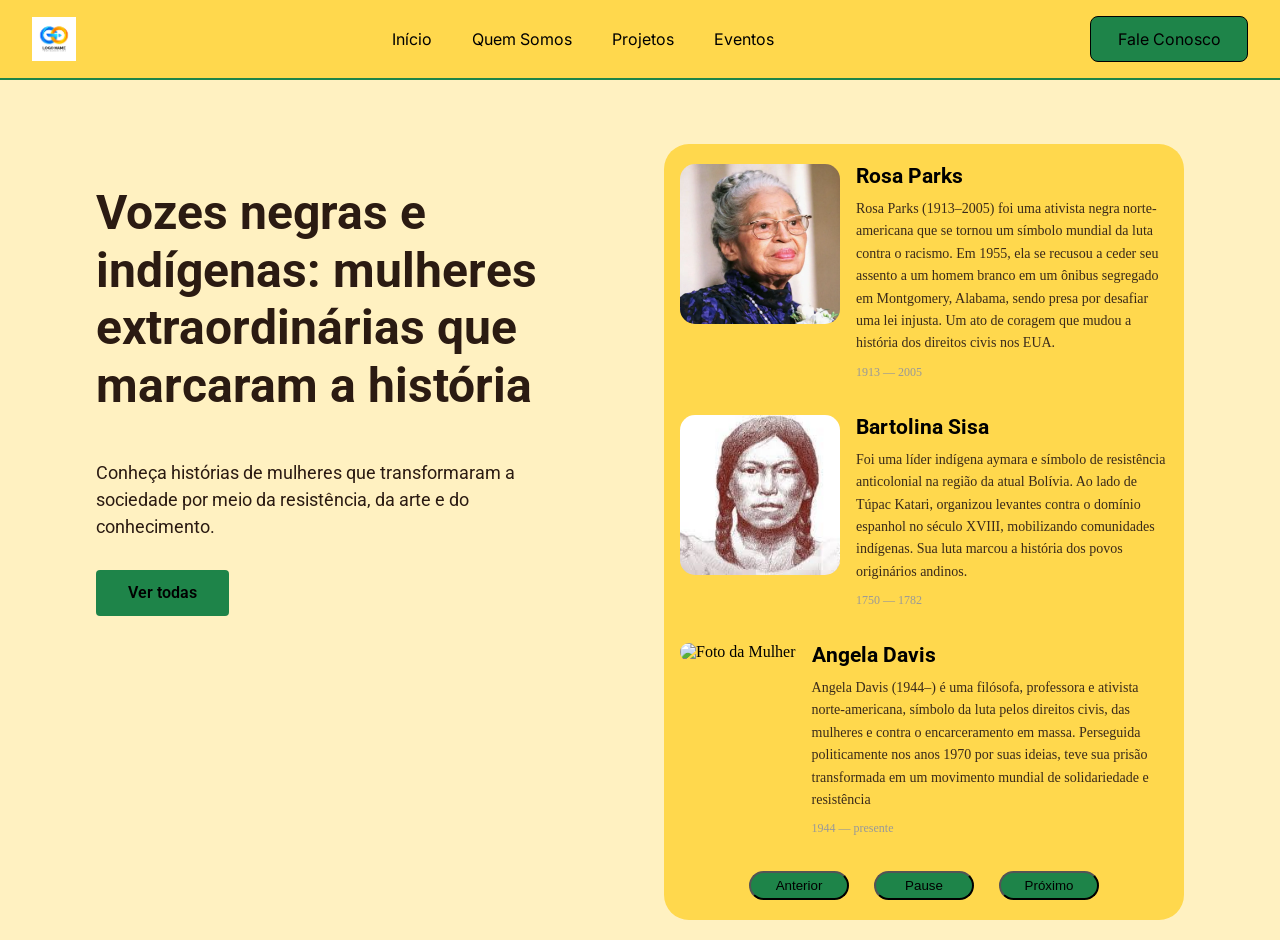
==== index.html @ b1c81184 "Renomeia Pagina_Inicial para index.html para deploy" ====
<!doctype html>
<html lang="pt-br">
  <head>
    <meta charset="UTF-8" />
    <meta name="viewport" content="width=device-width, initial-scale=1.0" />

    <title>Página Inicial</title>

    <link rel="stylesheet" href="global.css" />
    <link rel="stylesheet" href="home.css" />
    <link rel="stylesheet" href="transicao.css" />
  </head>

  <body>
    <div class="div_transicao"></div>

    <header class="cabecalho">
      <div class="identidade_do_site">
        <img
          class="logo_do_site"
          src="assets/ui/logo_do_site.png"
          alt="Logo do Site"
        />
      </div>

      <nav class="navegacao">
        <ul class="menu-pagina-inicial">
          <li><a href="Pagina_Inicial.html">Início</a></li>
          <li><a href="Quem_Somos.html">Quem Somos</a></li>
          <li><a href="#" class="Projetos">Projetos</a></li>
          <li><a href="#">Eventos</a></li>
        </ul>
      </nav>

      <a href="#" class="botao-contato">
        <span class="texto-botao">Fale Conosco</span>
        <video
          class="icone-punho"
          src="assets/ui/animacao_punho.webm"
          muted
          playsinline
          preload="auto"
        ></video>
      </a>
    </header>
    <main>
      <section class="destaques">
        <div class="texto-principal">
          <h1 class="titulo">
            Vozes negras e indígenas: mulheres extraordinárias que marcaram a
            história
          </h1>

          <p>
            Conheça histórias de mulheres que transformaram a sociedade por meio
            da resistência, da arte e do conhecimento.
          </p>

          <a href="ver_todas.html" class="botao">Ver todas</a>
        </div>

        <div class="cards">
          <article class="card-item">
            <div class="card-imagem">
              <img id="mulher-foto-1" alt="Foto da Mulher" />
            </div>

            <div class="card-conteudo">
              <h3 id="mulher-nome-1">Lélia Gonzalez</h3>
              <p id="mulher-bio-1">Lélia Gonzalez foi uma intelectual...</p>
              <time id="mulher-tempo-1">1898 — 2026</time>
            </div>
          </article>

          <article class="card-item">
            <div class="card-imagem">
              <img id="mulher-foto-2" alt="Foto da Mulher" />
            </div>

            <div class="card-conteudo">
              <h3 id="mulher-nome-2">Lélia Gonzalez</h3>
              <p id="mulher-bio-2">Lélia Gonzalez foi uma intelectual...</p>
              <time id="mulher-tempo-2">1898 — 2026</time>
            </div>
          </article>

          <article class="card-item">
            <div class="card-imagem">
              <img id="mulher-foto-3" alt="Foto da Mulher" />
            </div>

            <div class="card-conteudo">
              <h3 id="mulher-nome-3">Lélia Gonzalez</h3>
              <p id="mulher-bio-3">Lélia Gonzalez foi uma intelectual...</p>
              <time id="mulher-tempo-3">1898 — 2026</time>
            </div>
          </article>

          <div class="controles">
            <button id="btn-anterior">Anterior</button>
            <button id="btn-pause">Pause</button>
            <button id="btn-proximo">Próximo</button>
          </div>
        </div>
      </section>
    </main>
    <script src="script.js/mulheres.js"></script>
    <script src="script.js/carrosel.js"></script>
    <script src="script.js/animacoes.js"></script>
    <script src="script.js/transicao.js"></script>
  </body>
</html>
---- global.css ----
/* Importa a fonte Inter do Google Fonts */
@import url("https://fonts.googleapis.com/css2?family=Inter:ital,opsz,wght@0,14..32,100..900;1,14..32,100..900&display=swap");

/* =========================
   RESET GLOBAL
   ========================= */

/* Remove margens e espaçamentos padrão de TODOS os elementos */
* {
  margin: 0; /* remove margem padrão do navegador */
  padding: 0; /* remove padding padrão do navegador */
 
  
}

/* =========================
   ESTILO GERAL DA PÁGINA
   ========================= */

/* Define a cor de fundo geral da página */
body {
  background-color:#FFF1C1;
; /* fundo bege claro */

}

/* =========================
   CABEÇALHO DO SITE
   ========================= */

/* Container principal do header */
.cabecalho {
  display: flex; /* coloca os itens lado a lado */
  align-items: center; /* alinha verticalmente no centro */
  padding: 16px 32px; /* espaço interno (cima/baixo | lados) */
  background-color: #ffd84d; /* fundo marrom escuro */
  border-bottom: 2px solid #1e8449; /* linha dourada na base */
}

/* =========================
   LOGO / IDENTIDADE
   ========================= */

/* Container da logo */
.identidade_do_site {
  display: flex; /* permite alinhamento fácil */
  align-items: center; /* centraliza verticalmente a logo */
}

/* =========================
   NAVEGAÇÃO
   ========================= */

/* NAV ocupa o espaço central do header */
.navegacao {
  flex: 1; /* ocupa o espaço disponível */
  display: flex; /* ativa flexbox */
  justify-content: center; /* centraliza o menu horizontalmente */
}

/* Lista do menu */
.menu-pagina-inicial {
  display: flex; /* itens do menu lado a lado */
  gap: 40px; /* espaço entre os links */
  list-style: none; /* remove bolinhas da lista */
  font-size: 16px; /* tamanho do texto */
  font-family: Inter; /* fonte Inter */
}

/* =========================
   BOTÃO DE CONTATO
   ========================= */

/* Estilo base do botão */
.botao-contato {
  position: relative; /* referência para o ícone absoluto */
  z-index: 1; /* base */
  background-color: #1e8449;
  display: inline-flex; /* permite alinhar texto e ícone */
  align-items: center; /* centraliza verticalmente */
  justify-content: center; /* centraliza horizontalmente */
  gap: 5px; /* espaço entre texto e ícone */

  width: 120px; /* largura fixa do botão */
  height: 44px; /* altura fixa do botão */

  padding: 0 18px; /* espaçamento interno lateral */
  border: 1.5px solid black; /* borda dourada */
  border-radius: 8px; /* cantos arredondados */

  text-decoration: none; /* remove sublinhado do link */
  color: black; /* texto branco */
  font-family: Inter, sans-serif;

  overflow: hidden; /* esconde o ícone fora do botão */
  transition:                /* transições suaves */
    background-color 0.2s ease,
    border-color 0.2s ease;
    
}

/* =========================
   ÍCONE / ANIMAÇÃO DO PUNHO
   ========================= */

/* Ícone do punho */
.icone-punho {
  position: absolute; /* posiciona livremente dentro do botão */
  right: 12px; /* distância da direita */
  z-index: 2; /* entre fundo e texto */
  bottom: -19px; /* desce o ícone (fora do botão) */
  /* bottom: 0;              sobe o ícone */
  /* bottom: 6px;            sobe mais */

  width: 69px; /* tamanho do ícone */
  height: auto; /* mantém proporção */
  left: 103px;
  opacity: 0; /* ESCONDE o ícone */
}

/* =========================
   TEXTO DO BOTÃO
   ========================= */

/* Texto dentro do botão */
.texto-botao {
  position: relative; /* permite usar z-index */
  z-index: 3; /* mantém o texto acima do ícone */
  transition: transform 0.2s cubic-bezier(0.22, 1, 0.36, 1);
}

/* Ao passar o mouse, move só o texto */
.botao-contato:hover .texto-botao {
  transform: translateX(-10px); /* empurra o texto para a esquerda */
  font-weight: 600;
  font-size: 16px;
}

/* =========================
   HOVER DO BOTÃO
   ========================= */

/* Estilo do botão ao passar o mouse */
.botao-contato:hover {
  background-color: #fbf7f0; /* fundo claro */
  color: black; /* texto preto */
  border-color: black; /* borda preta */
  background-color: #1e8449;

  
}

/* Animação do ícone no hover */
.botao-contato:hover .icone-punho {
  opacity: 1; /* garante que fique visível */
  transform: translateY(0); /* sobe o ícone */
}

/* =========================
   LINKS DA NAVEGAÇÃO
   ========================= */

/* Estilo base dos links */
nav a {
  color: black; /* links brancos */
  text-decoration: none; /* remove sublinhado */
  display: inline-block; /* permite transform */
  transition:                /* animações suaves */
    color 0.3s ease,
    transform 0.2s ease;
    
}

/* Hover dos links do menu */
.navegacao a:hover {
  color: #fff; /* dourado */
  transform: scale(1.08); /* aumenta levemente */
  will-change: transform; /* otimiza performance */
  color:#1e8449;

}

/* =========================
   LOGO DO SITE
   ========================= */

/* Imagem da logo */
.logo_do_site {
  max-height: 44px; /* limita a altura */
  width: auto; /* mantém proporção */
}

/* =========================
   IDENTIDADE VISUAL (AJUSTES)
   ========================= */

/* Ajustes finais do container da logo */
.identidade_do_site {
  display: flex; /* flexbox */
  align-items: center; /* centraliza verticalmente */
  gap: 12px; /* espaço entre itens */
  margin-right: auto; /* empurra o menu para o centro */
}
---- home.css ----
@import url("https://fonts.googleapis.com/css2?family=Inter:ital,opsz,wght@0,14..32,100..900;1,14..32,100..900&family=Roboto:ital,wght@0,100..900;1,100..900&display=swap");

.destaques {
  display: flex;
  justify-content: space-between;
  gap: 80px;
  max-width: 85%; /* Limita a largura máxima */
  margin: 5% auto -0% auto; /* Centraliza horizontalmente e mantém o topo */
  padding: 0 5%; /* Segurança para não encostar na borda em telas pequenas */
  align-items: flex-start;
  justify-content: space-between;
}

.texto-principal {
  flex: 1;
  color: #2b1b12;
  line-height: 1.2;
  font-family: Roboto;
  margin-left: 0;
  max-width: 60%;
  margin-top: 40px;
}
.texto-principal .titulo {
  font-size: 48px;
  font-weight: 700;
}
.texto-principal p {
  font-size: 18px;
  line-height: 1.5;
  margin: 0 auto;
  margin-top: 45px;
  font-weight: 400;
}

.texto-principal .botao {
  text-decoration: none; /* Tira o sublinhado */
  background-color: #1e8449;
  color: black;
  padding: 13px 32px; /* Como você colocaria os valores de 10px e 20px aqui? */
  border-radius: 4px;
  display: inline-block; /* Importante para o padding funcionar bem em links */
  font-family: Roboto;
  font-weight: 600;
  font-size: 16px;
  margin-top: 30px;
  width: 142x;
  transition:                /* transições suaves */
    background-color 0.4s ease,
    border-color 0.2s ease;
}
.texto-principal .botao:hover {
  font-weight: 600;
  transform: scale(1.08); /* aumenta levemente */
  will-change: transform; /* otimiza performance */
}

.cards {
  flex: 1; /* Ocupa o espaço disponível na largura */
  display: flex; /* Ativa o flexbox para os cards filhos */
  flex-direction: column; /* Coloca um card abaixo do outro */
  gap: 35px; /* O espaço de respiro entre os cards */
  background-color: #ffd84d;
  border-radius: 25px;
  margin-bottom: 20px;
  padding: 20px 16px;
  margin-left: auto;
  transition:
    transform 0.35s ease,
    opacity 0.35s ease;
  transform: translateX(0);
  
}

.cards.slide-right {
  transform: translateX(7px);
  
}

.cards.slide-left {
  transform: translateX(-7px);
 
}

.card-item {
  display: flex;
  gap: 16px;
}

.card-conteudo {
  display: flex;
  flex: 1;
  flex-direction: column;
  gap: 10px;
  justify-content: flex-start;
  
  
}
.card.sumindo {
  opacity: 0;
  transform: translateX(-20px); /* Move um pouco para o lado */
}
.card-conteudo p {
  font-size: 14px;

  color: #3a2a1a;
  line-height: 1.6;
}

.card-conteudo time {
  color: #999999; /* Um cinza bem mais claro para a data */
  font-size: 12px;
  align-self: flex-start;
}
.card-conteudo h3 {
  font-family: Roboto;
  font-size: 21px;
  font-weight: 700;
}

.card-imagem img {
  max-width: 100%;
  width: 160px;
  height: 160px;
  object-fit: cover;
  border-radius: 15px; /* Opcional: para deixar os cantos arredondados como no Figma */
}

.controles{
  display: flex;
  justify-content: center;
  gap:25px;
  font-family:Roboto;
   
}
.clicado {
  /* Diminui o botão para 95% do tamanho (efeito de apertar) */
  transform: scale(0.95);
}
#btn-pause, #btn-anterior, #btn-proximo{
  background-color:#1e8449;
  transition: transform 0.1s ease;
  width: 100px;
  height: 29px;
  border-radius:15px;
}
---- transicao.css ----
@view-transition {
	navigation: auto;
}
@media (prefers-reduced-motion) {
	::view-transition-group(*),
	::view-transition-old(*),
	::view-transition-new(*) {
		animation: none !important;
	}
}
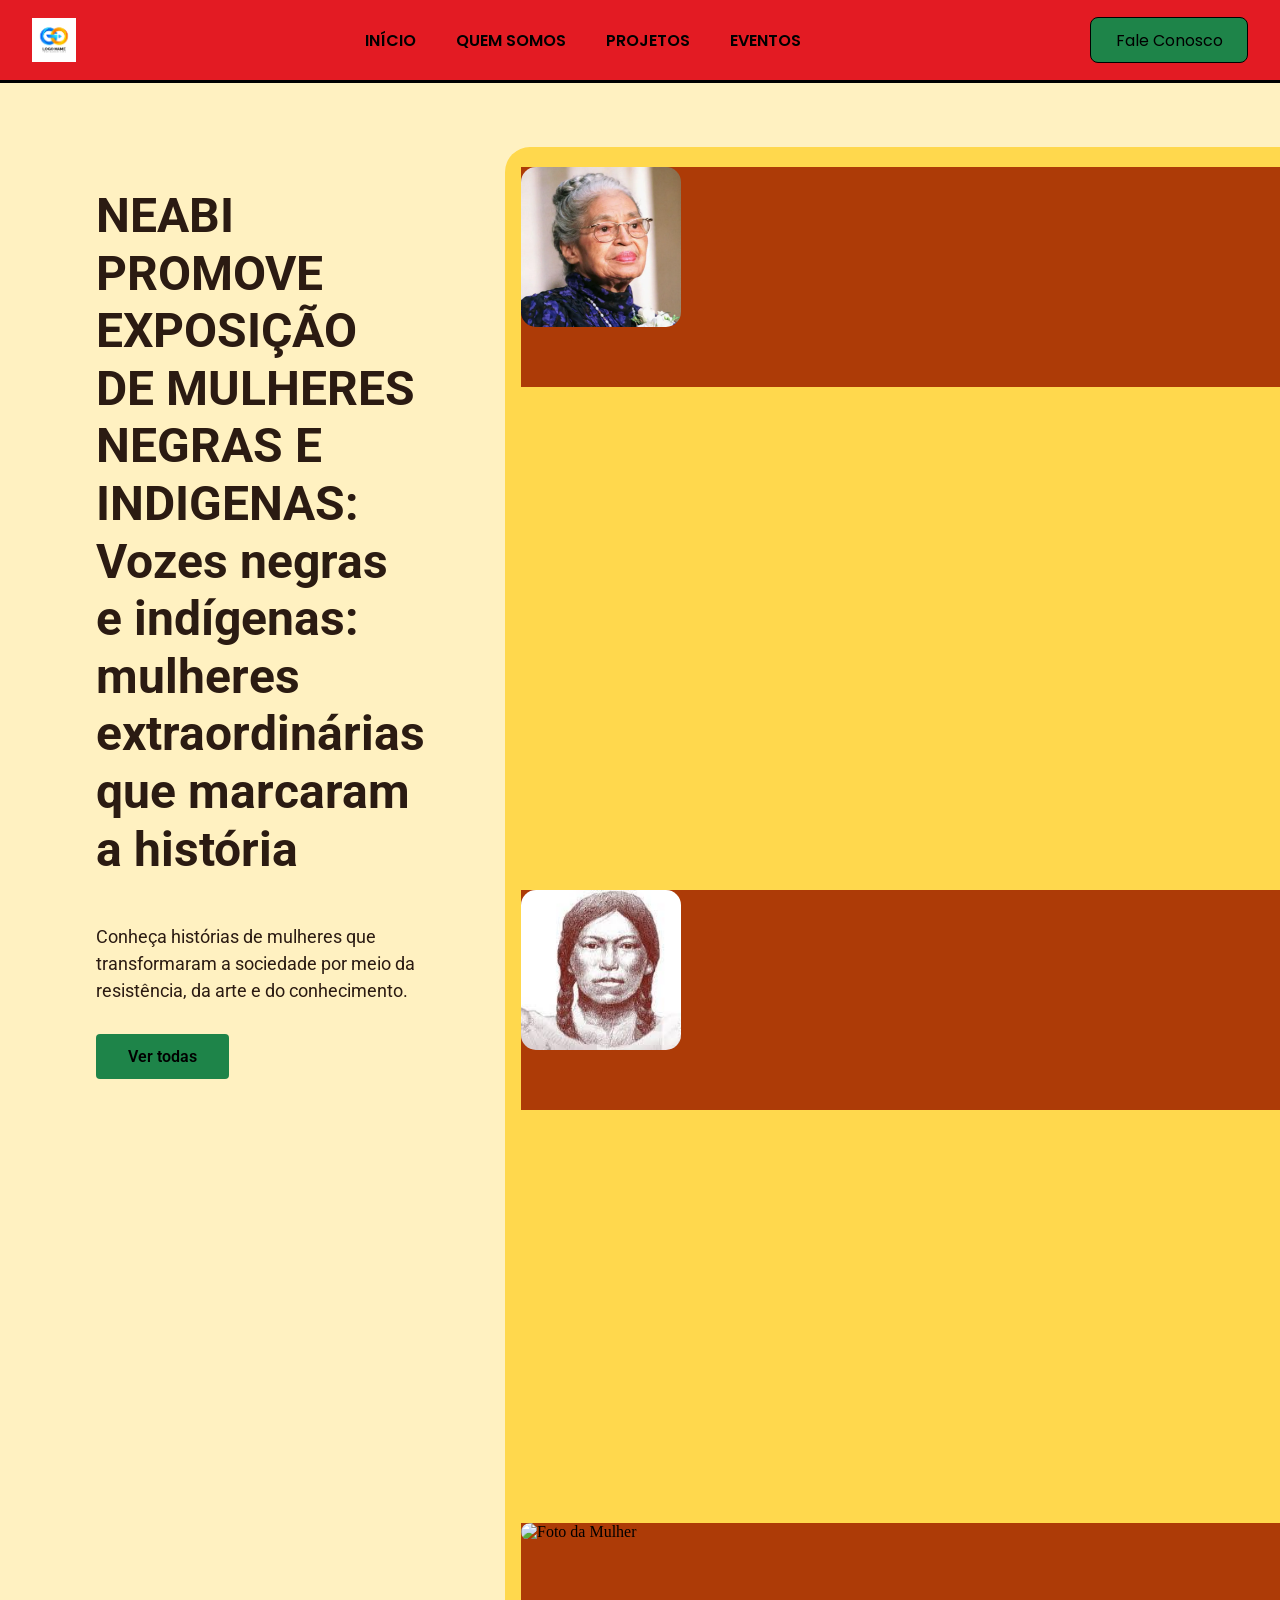
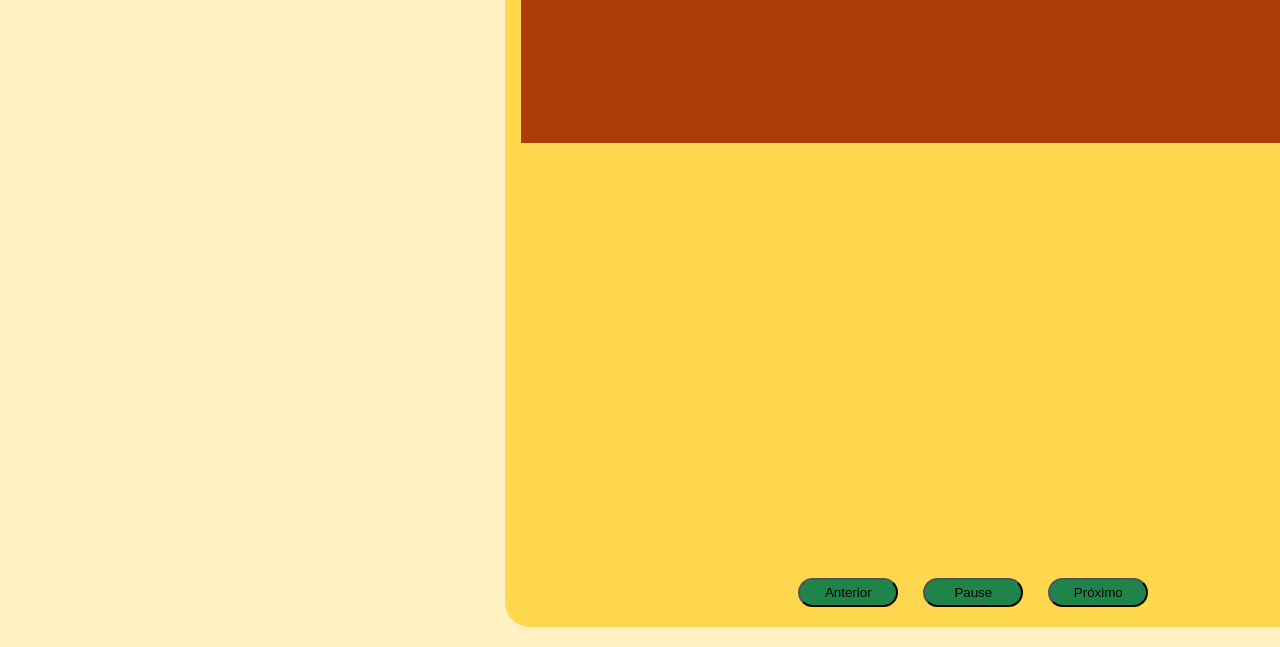
==== commit b686157e: "feat: adiciona seção de atividades em destaque com cards" ====
--- a/index.html
+++ b/index.html
@@ -6,7 +6,7 @@
 
     <title>Página Inicial</title>
 
-    <link rel="stylesheet" href="global.css" />
+    <link rel="stylesheet" href="pagina_inicial.css" />
     <link rel="stylesheet" href="home.css" />
     <link rel="stylesheet" href="transicao.css" />
   </head>
@@ -25,7 +25,7 @@
 
       <nav class="navegacao">
         <ul class="menu-pagina-inicial">
-          <li><a href="Pagina_Inicial.html">Início</a></li>
+          <li><a href="index.html">Início</a></li>
           <li><a href="Quem_Somos.html">Quem Somos</a></li>
           <li><a href="#" class="Projetos">Projetos</a></li>
           <li><a href="#">Eventos</a></li>
@@ -47,7 +47,7 @@
       <section class="destaques">
         <div class="texto-principal">
           <h1 class="titulo">
-            Vozes negras e indígenas: mulheres extraordinárias que marcaram a
+            NEABI PROMOVE EXPOSIÇÃO DE MULHERES NEGRAS E INDIGENAS: Vozes negras e indígenas: mulheres extraordinárias que marcaram a
             história
           </h1>
 
--- a/pagina_inicial.css
+++ b/pagina_inicial.css
@@ -0,0 +1,300 @@
+/* Importa a fonte Inter do Google Fonts */
+@import url("https://fonts.googleapis.com/css2?family=Inter:ital,opsz,wght@0,14..32,100..900;1,14..32,100..900&display=swap");
+@import url("https://fonts.googleapis.com/css2?family=Inter:ital,opsz,wght@0,14..32,100..900;1,14..32,100..900&family=Open+Sans:ital,wght@0,300..800;1,300..800&family=Poppins:ital,wght@0,100;0,200;0,300;0,400;0,500;0,600;0,700;0,800;0,900;1,100;1,200;1,300;1,400;1,500;1,600;1,700;1,800;1,900&family=Roboto:ital,wght@0,100..900;1,100..900&display=swap");
+/* =========================
+   RESET GLOBAL
+   ========================= */
+
+/* Remove margens e espaçamentos padrão de TODOS os elementos */
+* {
+  margin: 0; /* remove margem padrão do navegador */
+  padding: 0; /* remove padding padrão do navegador */
+}
+
+/* =========================
+   ESTILO GERAL DA PÁGINA
+   ========================= */
+
+/* Define a cor de fundo geral da página */
+body {
+  background-color: #fff1c1; /* fundo bege claro */
+}
+
+/* =========================
+   CABEÇALHO DO SITE
+   ========================= */
+
+/* Container principal do header */
+.cabecalho {
+  display: flex; /* coloca os itens lado a lado */
+  align-items: center; /* alinha verticalmente no centro */
+  padding: 17px 32px; /* espaço interno (cima/baixo | lados) */
+  background-color: #e31b23; /* fundo marrom escuro */
+  border-bottom: 3px solid black; /* linha dourada na base */
+}
+
+/* =========================
+   LOGO / IDENTIDADE
+   ========================= */
+
+/* Container da logo */
+.identidade_do_site {
+  display: flex; /* permite alinhamento fácil */
+  align-items: center; /* centraliza verticalmente a logo */
+}
+
+/* =========================
+   NAVEGAÇÃO
+   ========================= */
+
+/* NAV ocupa o espaço central do header */
+.navegacao {
+  flex: 1; /* ocupa o espaço disponível */
+  display: flex; /* ativa flexbox */
+  justify-content: center; /* centraliza o menu horizontalmente */
+}
+
+/* Lista do menu */
+.menu-pagina-inicial {
+  display: flex; /* itens do menu lado a lado */
+  gap: 40px; /* espaço entre os links */
+  list-style: none; /* remove bolinhas da lista */
+  font-size: 16px; /* tamanho do texto */
+  text-transform: uppercase;
+  font-family: "Poppins", sans-serif;
+  font-weight: 600;
+}
+
+/* =========================
+   BOTÃO DE CONTATO
+   ========================= */
+
+/* Estilo base do botão */
+.botao-contato {
+  position: relative; /* referência para o ícone absoluto */
+  z-index: 1; /* base */
+  background-color: #1e8449;
+  display: inline-flex; /* permite alinhar texto e ícone */
+  align-items: center; /* centraliza verticalmente */
+  justify-content: center; /* centraliza horizontalmente */
+  gap: 5px; /* espaço entre texto e ícone */
+
+  width: 120px; /* largura fixa do botão */
+  height: 44px; /* altura fixa do botão */
+
+  padding: 0 18px; /* espaçamento interno lateral */
+  border: 1.5px solid black; /* borda dourada */
+  border-radius: 8px; /* cantos arredondados */
+
+  text-decoration: none; /* remove sublinhado do link */
+  color: black; /* texto branco */
+  font-family: Poppins;
+
+  overflow: hidden; /* esconde o ícone fora do botão */
+  transition:                /* transições suaves */
+    background-color 0.2s ease,
+    border-color 0.2s ease;
+}
+
+/* =========================
+   ÍCONE / ANIMAÇÃO DO PUNHO
+   ========================= */
+
+/* Ícone do punho */
+.icone-punho {
+  position: absolute; /* posiciona livremente dentro do botão */
+  right: 12px; /* distância da direita */
+  z-index: 2; /* entre fundo e texto */
+  bottom: -19px; /* desce o ícone (fora do botão) */
+  /* bottom: 0;              sobe o ícone */
+  /* bottom: 6px;            sobe mais */
+
+  width: 69px; /* tamanho do ícone */
+  height: auto; /* mantém proporção */
+  left: 103px;
+  opacity: 0; /* ESCONDE o ícone */
+}
+
+/* =========================
+   TEXTO DO BOTÃO
+   ========================= */
+
+/* Texto dentro do botão */
+.texto-botao {
+  position: relative; /* permite usar z-index */
+  z-index: 3; /* mantém o texto acima do ícone */
+  transition: transform 0.2s cubic-bezier(0.22, 1, 0.36, 1);
+}
+
+/* Ao passar o mouse, move só o texto */
+.botao-contato:hover .texto-botao {
+  transform: translateX(-10px); /* empurra o texto para a esquerda */
+  font-weight: 600;
+  font-size: 16px;
+}
+
+/* =========================
+   HOVER DO BOTÃO
+   ========================= */
+
+/* Estilo do botão ao passar o mouse */
+.botao-contato:hover {
+  background-color: #fbf7f0; /* fundo claro */
+  color: black; /* texto preto */
+  border-color: black; /* borda preta */
+  background-color: #1e8449;
+}
+
+/* Animação do ícone no hover */
+.botao-contato:hover .icone-punho {
+  opacity: 1; /* garante que fique visível */
+  transform: translateY(0); /* sobe o ícone */
+}
+
+/* =========================
+   LINKS DA NAVEGAÇÃO
+   ========================= */
+
+/* Estilo base dos links */
+nav a {
+  color: black; /* links brancos */
+  text-decoration: none; /* remove sublinhado */
+  display: inline-block; /* permite transform */
+  transition:                /* animações suaves */
+    color 0.3s ease,
+    transform 0.2s ease;
+}
+
+/* Hover dos links do menu */
+.navegacao a:hover {
+  color: #fff; /* dourado */
+  transform: scale(1.08); /* aumenta levemente */
+  will-change: transform; /* otimiza performance */
+  color:#1e8449;
+}
+
+/* =========================
+   LOGO DO SITE
+   ========================= */
+
+/* Imagem da logo */
+.logo_do_site {
+  max-height: 44px; /* limita a altura */
+  width: auto; /* mantém proporção */
+}
+
+/* =========================
+   IDENTIDADE VISUAL (AJUSTES)
+   ========================= */
+
+/* Ajustes finais do container da logo */
+.identidade_do_site {
+  display: flex; /* flexbox */
+  align-items: center; /* centraliza verticalmente */
+  gap: 12px; /* espaço entre itens */
+  margin-right: auto; /* empurra o menu para o centro */
+}
+.hero {
+  position: relative;
+  height: 600px;
+  overflow: hidden;
+}
+
+.hero img {
+  position: absolute;
+  width: 1900px;
+  height: 600px;
+  object-fit: cover;
+  margin-bottom: 200px;
+}
+
+.hero__carousel {
+  position: relative;
+  z-index: 2;
+
+  display: flex;
+  flex-direction: column;
+
+  color: white;
+
+  padding-top: 60px;
+  padding-left: 70px;
+}
+
+.hero__carousel h1 {
+  text-transform: uppercase;
+  font-size: 3rem;
+  font-weight: 700;
+}
+.hero__carousel p {
+  max-width: 1000px;
+  font-family: "Poppins", sans-serif;
+  margin-bottom: 0px;
+  font-size: 1.25rem;
+  max-width: 672px;
+  margin-top: 14px;
+}
+
+.botao__carousel {
+  padding: 17px;
+  width: 300px;
+  margin-top: 40px;
+
+  color: black;
+  background-color: #055f23;
+
+  text-decoration: none;
+  font-size: 14px;
+  border-radius: 6px;
+
+  display: flex;
+  justify-content: center;
+}
+
+.botao__carousel:hover {
+  transform: scale(1.03);
+  transition: 0.3s;
+}
+.atividades-destaque {
+  text-align: center;
+  color: white;
+  background-color: black;
+  padding: 60px 0;
+}
+.atividades-destaque h2 {
+  margin-bottom: 10px;
+}
+
+.cards-atividades-destaque {
+  display: flex;
+  justify-content: center;
+  gap: 40px;
+  flex-wrap: wrap;
+  background-color: #055f23;
+  margin-top: 50px;
+  width: 95%;
+  margin: 3%;
+}
+
+.cards-atividades {
+  width: 40%;
+  height: 450px;
+  border-radius: 12px;
+  background-color: #ad3b07;
+  overflow: hidden;
+  display: flex;
+  flex-direction: column;
+  margin: 3%;
+}
+
+.card-imagem {
+  width:800px;
+  height: 220px;
+  background-color: #ad3b07;
+}
+
+.card-imagem img {
+  width: 100%;
+  height: 100%;
+  object-fit: cover;
+}
